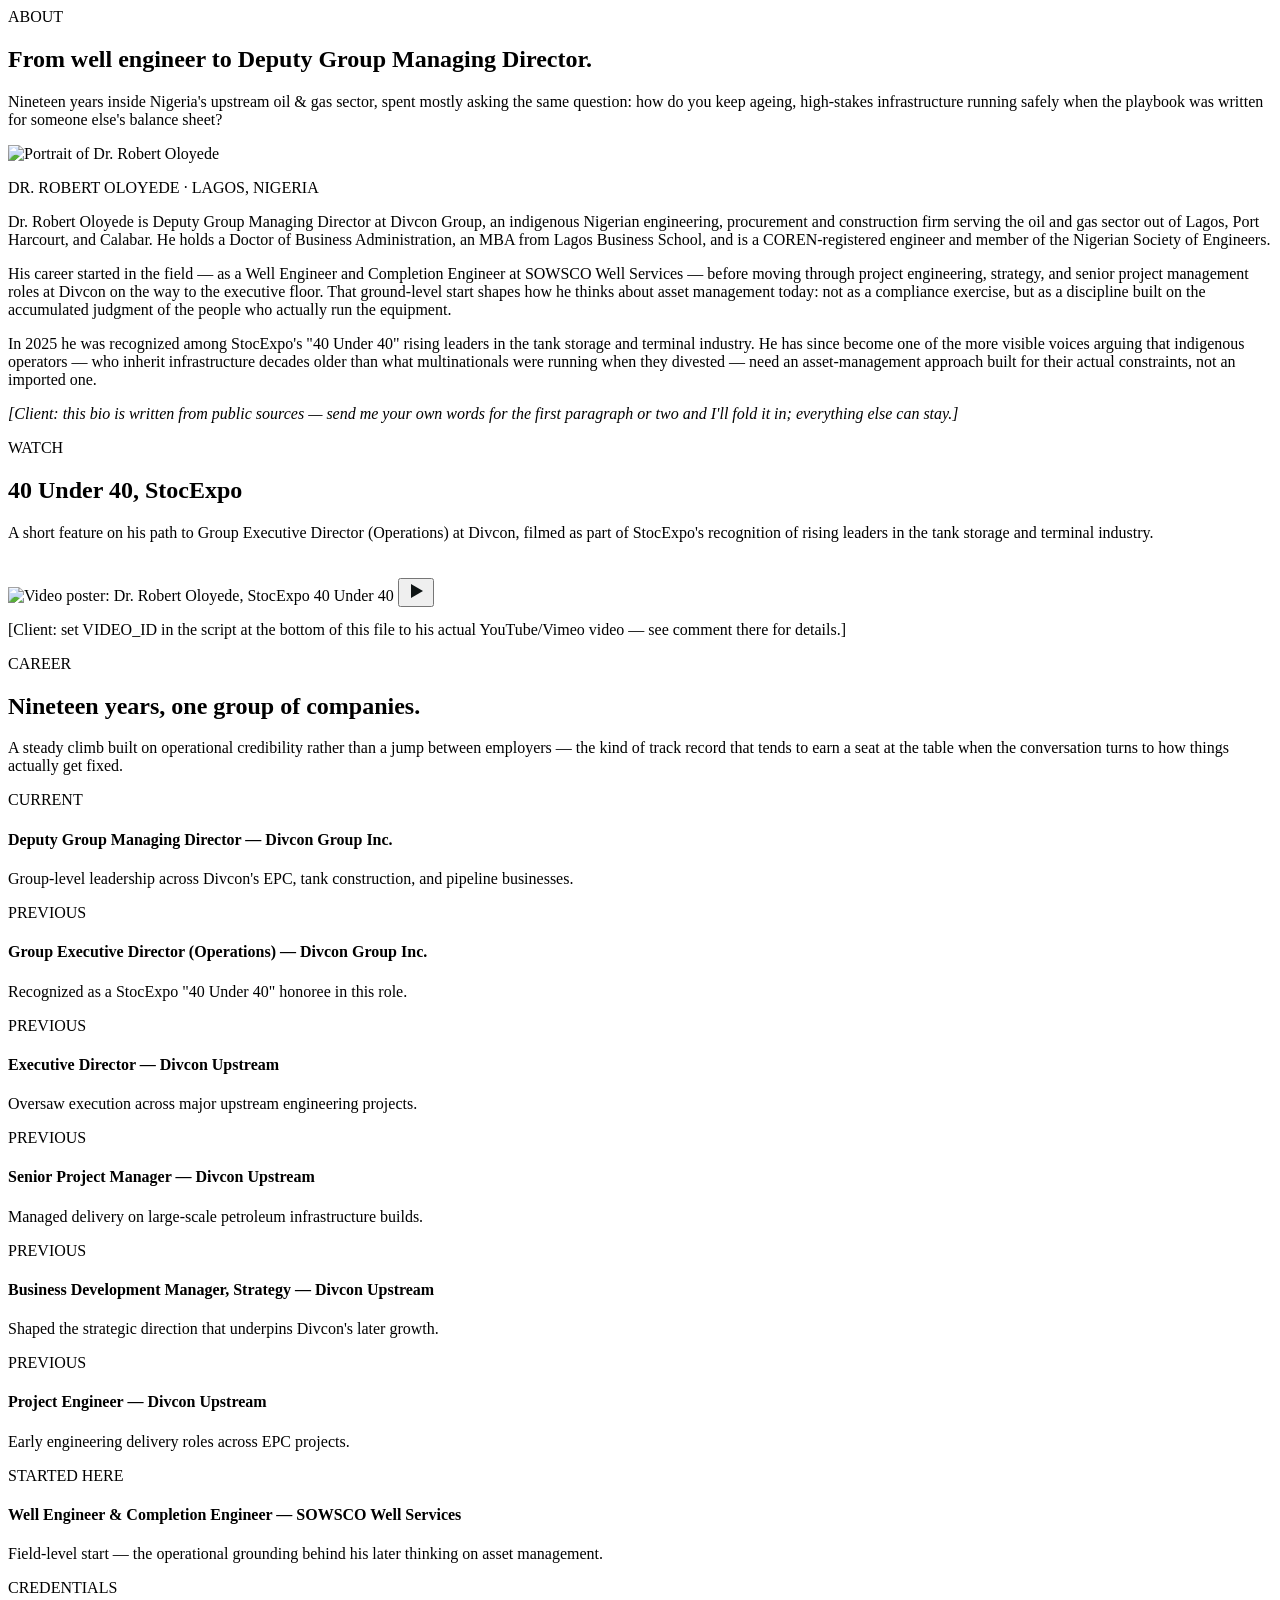
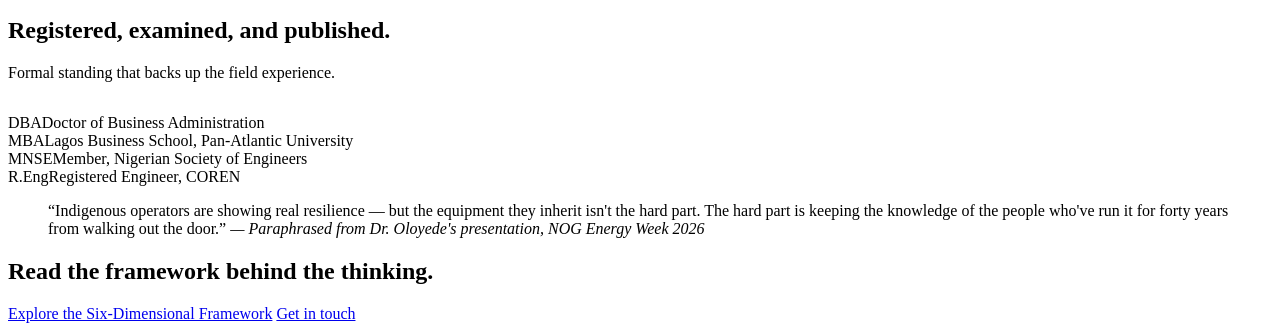
==== about.html @ 27abdbec "added about, contact, experience, framework, and speaking pages" ====
<!DOCTYPE html>
<html lang="en">
<head>
<meta charset="UTF-8" />
<meta name="viewport" content="width=device-width, initial-scale=1.0" />
<title>About — Dr. Robert Oloyede</title>
<meta name="description" content="Dr. Robert Oloyede, DBA — from well engineer to Deputy Group Managing Director at Divcon Group. His background, credentials, and career in physical asset management." />

<link rel="preconnect" href="https://fonts.googleapis.com">
<link rel="preconnect" href="https://fonts.gstatic.com" crossorigin>
<link href="https://fonts.googleapis.com/css2?family=Fraunces:opsz,wght@9..144,400;9..144,500;9..144,600;9..144,700&family=Inter:wght@400;500;600&family=IBM+Plex+Mono:wght@400;500;600&display=swap" rel="stylesheet">
<link rel="stylesheet" href="assets/css/style.css">
</head>
<body>

<site-header page="about"></site-header>

<main id="top">

  <!-- PAGE HEADER -->
  <section class="page-header">
    <div class="wrap page-header-grid">
      <div>
        <div class="eyebrow-line"><span class="rule"></span><span class="mono">ABOUT</span></div>
        <h1>From well engineer to Deputy Group Managing Director.</h1>
        <p class="lede">Nineteen years inside Nigeria's upstream oil &amp; gas sector, spent mostly asking the same question: how do you keep ageing, high-stakes infrastructure running safely when the playbook was written for someone else's balance sheet?</p>
      </div>
      <div id="about-canvas-wrap" class="page-header-canvas"></div>
    </div>
  </section>

  <!-- BIO + PORTRAIT -->
  <section class="section">
    <div class="wrap bio-grid">
      <div>
        <!-- Client: replace with a real professional headshot, ideally the same one used on LinkedIn -->
        <div class="portrait-frame">
          <img src="https://images.unsplash.com/photo-1560250097-0b93528c311a?q=80&w=1000&auto=format&fit=crop" alt="Portrait of Dr. Robert Oloyede" />
        </div>
        <p class="portrait-caption">DR. ROBERT OLOYEDE · LAGOS, NIGERIA</p>
      </div>

      <div class="bio-copy">
        <p>Dr. Robert Oloyede is Deputy Group Managing Director at Divcon Group, an indigenous Nigerian engineering, procurement and construction firm serving the oil and gas sector out of Lagos, Port Harcourt, and Calabar. He holds a Doctor of Business Administration, an MBA from Lagos Business School, and is a COREN-registered engineer and member of the Nigerian Society of Engineers.</p>
        <p>His career started in the field — as a Well Engineer and Completion Engineer at SOWSCO Well Services — before moving through project engineering, strategy, and senior project management roles at Divcon on the way to the executive floor. That ground-level start shapes how he thinks about asset management today: not as a compliance exercise, but as a discipline built on the accumulated judgment of the people who actually run the equipment.</p>
        <p>In 2025 he was recognized among StocExpo's "40 Under 40" rising leaders in the tank storage and terminal industry. He has since become one of the more visible voices arguing that indigenous operators — who inherit infrastructure decades older than what multinationals were running when they divested — need an asset-management approach built for their actual constraints, not an imported one.</p>
        <p><em>[Client: this bio is written from public sources — send me your own words for the first paragraph or two and I'll fold it in; everything else can stay.]</em></p>
      </div>
    </div>
  </section>

  <!-- EMBEDDED VIDEO -->
  <section class="section section-paper">
    <div class="wrap">
      <div class="section-head" style="margin-bottom:36px;">
        <div>
          <span class="tag">WATCH</span>
          <h2>40 Under 40, StocExpo</h2>
        </div>
        <p>A short feature on his path to Group Executive Director (Operations) at Divcon, filmed as part of StocExpo's recognition of rising leaders in the tank storage and terminal industry.</p>
      </div>

      <div class="video-panel" id="about-video-panel">
        <img id="about-video-poster" src="https://images.unsplash.com/photo-1497366216548-37526070297c?q=80&w=1200&auto=format&fit=crop" alt="Video poster: Dr. Robert Oloyede, StocExpo 40 Under 40" />
        <button class="play-btn" id="about-video-play" aria-label="Play video">
          <svg width="20" height="20" viewBox="0 0 20 20" fill="none"><path d="M5 3L17 10L5 17V3Z" fill="#0E1414"/></svg>
        </button>
      </div>
      <p class="portrait-caption" style="margin-top:14px;">
        [Client: set VIDEO_ID in the script at the bottom of this file to his actual YouTube/Vimeo video — see comment there for details.]
      </p>
    </div>
  </section>

  <!-- CAREER TIMELINE -->
  <section class="section">
    <div class="wrap">
      <div class="section-head">
        <div><span class="tag">CAREER</span><h2>Nineteen years, one group of companies.</h2></div>
        <p>A steady climb built on operational credibility rather than a jump between employers — the kind of track record that tends to earn a seat at the table when the conversation turns to how things actually get fixed.</p>
      </div>

      <div class="timeline">
        <div class="timeline-item">
          <span class="year">CURRENT</span>
          <h4>Deputy Group Managing Director — Divcon Group Inc.</h4>
          <p>Group-level leadership across Divcon's EPC, tank construction, and pipeline businesses.</p>
        </div>
        <div class="timeline-item">
          <span class="year">PREVIOUS</span>
          <h4>Group Executive Director (Operations) — Divcon Group Inc.</h4>
          <p>Recognized as a StocExpo "40 Under 40" honoree in this role.</p>
        </div>
        <div class="timeline-item">
          <span class="year">PREVIOUS</span>
          <h4>Executive Director — Divcon Upstream</h4>
          <p>Oversaw execution across major upstream engineering projects.</p>
        </div>
        <div class="timeline-item">
          <span class="year">PREVIOUS</span>
          <h4>Senior Project Manager — Divcon Upstream</h4>
          <p>Managed delivery on large-scale petroleum infrastructure builds.</p>
        </div>
        <div class="timeline-item">
          <span class="year">PREVIOUS</span>
          <h4>Business Development Manager, Strategy — Divcon Upstream</h4>
          <p>Shaped the strategic direction that underpins Divcon's later growth.</p>
        </div>
        <div class="timeline-item">
          <span class="year">PREVIOUS</span>
          <h4>Project Engineer — Divcon Upstream</h4>
          <p>Early engineering delivery roles across EPC projects.</p>
        </div>
        <div class="timeline-item">
          <span class="year">STARTED HERE</span>
          <h4>Well Engineer &amp; Completion Engineer — SOWSCO Well Services</h4>
          <p>Field-level start — the operational grounding behind his later thinking on asset management.</p>
        </div>
      </div>
    </div>
  </section>

  <!-- CREDENTIALS -->
  <section class="section section-paper">
    <div class="wrap">
      <div class="section-head" style="margin-bottom:32px;">
        <div><span class="tag">CREDENTIALS</span><h2>Registered, examined, and published.</h2></div>
        <p>Formal standing that backs up the field experience.</p>
      </div>
      <div class="credentials-grid">
        <div class="credential"><span class="code mono">DBA</span><span class="label">Doctor of Business Administration</span></div>
        <div class="credential"><span class="code mono">MBA</span><span class="label">Lagos Business School, Pan-Atlantic University</span></div>
        <div class="credential"><span class="code mono">MNSE</span><span class="label">Member, Nigerian Society of Engineers</span></div>
        <div class="credential"><span class="code mono">R.Eng</span><span class="label">Registered Engineer, COREN</span></div>
      </div>
    </div>
  </section>

  <!-- PULL QUOTE -->
  <section class="section">
    <div class="wrap">
      <blockquote class="pull-quote">
        “Indigenous operators are showing real resilience — but the equipment they inherit isn't the hard part. The hard part is keeping the knowledge of the people who've run it for forty years from walking out the door.”
        <cite>— Paraphrased from Dr. Oloyede's presentation, NOG Energy Week 2026</cite>
      </blockquote>
    </div>
  </section>

  <!-- CLOSING CTA -->
  <section class="closing">
    <div class="wrap">
      <h2>Read the framework behind the thinking.</h2>
      <div class="cta-row">
        <a class="btn btn-primary" href="framework.html">Explore the Six-Dimensional Framework</a>
        <a class="btn btn-ghost" href="contact.html">Get in touch</a>
      </div>
    </div>
  </section>

</main>

<site-footer></site-footer>
<script src="assets/js/nav.js" defer></script>

<!-- ============ 3D floating instrument icon (shared module) ============ -->
<script type="importmap">
{
  "imports": {
    "three": "https://unpkg.com/three@0.160.0/build/three.module.js"
  }
}
</script>
<script type="module">
import { mountInstruments } from "./assets/js/instruments.js";

// A single, calmer seal icon for the page header — no mouse parallax on inner pages.
mountInstruments("about-canvas-wrap", {
  parallax: false,
  objects: [
    { type: "seal", position: [0, 0, 0], scale: 1.15, speed: 0.4, amp: 0.12, rotSpeed: 0.08 },
  ],
});
</script>

<!-- ============ Video embed: click-to-load (no iframe cost until played) ============ -->
<script>
  // Client: set this to the real YouTube or Vimeo video ID once you have a rights-cleared source.
  // YouTube example: "dQw4w9WgXcQ" (from youtube.com/watch?v=dQw4w9WgXcQ)
  // Vimeo: change the iframe src below to https://player.vimeo.com/video/VIMEO_ID
  const VIDEO_ID = "REPLACE_WITH_VIDEO_ID";

  const playBtn = document.getElementById("about-video-play");
  const panel = document.getElementById("about-video-panel");
  const poster = document.getElementById("about-video-poster");

  playBtn.addEventListener("click", () => {
    const iframe = document.createElement("iframe");
    iframe.src = `https://www.youtube-nocookie.com/embed/${VIDEO_ID}?autoplay=1&rel=0`;
    iframe.title = "Dr. Robert Oloyede — StocExpo 40 Under 40";
    iframe.allow = "accelerometer; autoplay; clipboard-write; encrypted-media; gyroscope; picture-in-picture";
    iframe.allowFullscreen = true;
    poster.remove();
    playBtn.remove();
    panel.appendChild(iframe);
  });
</script>

</body>
</html>
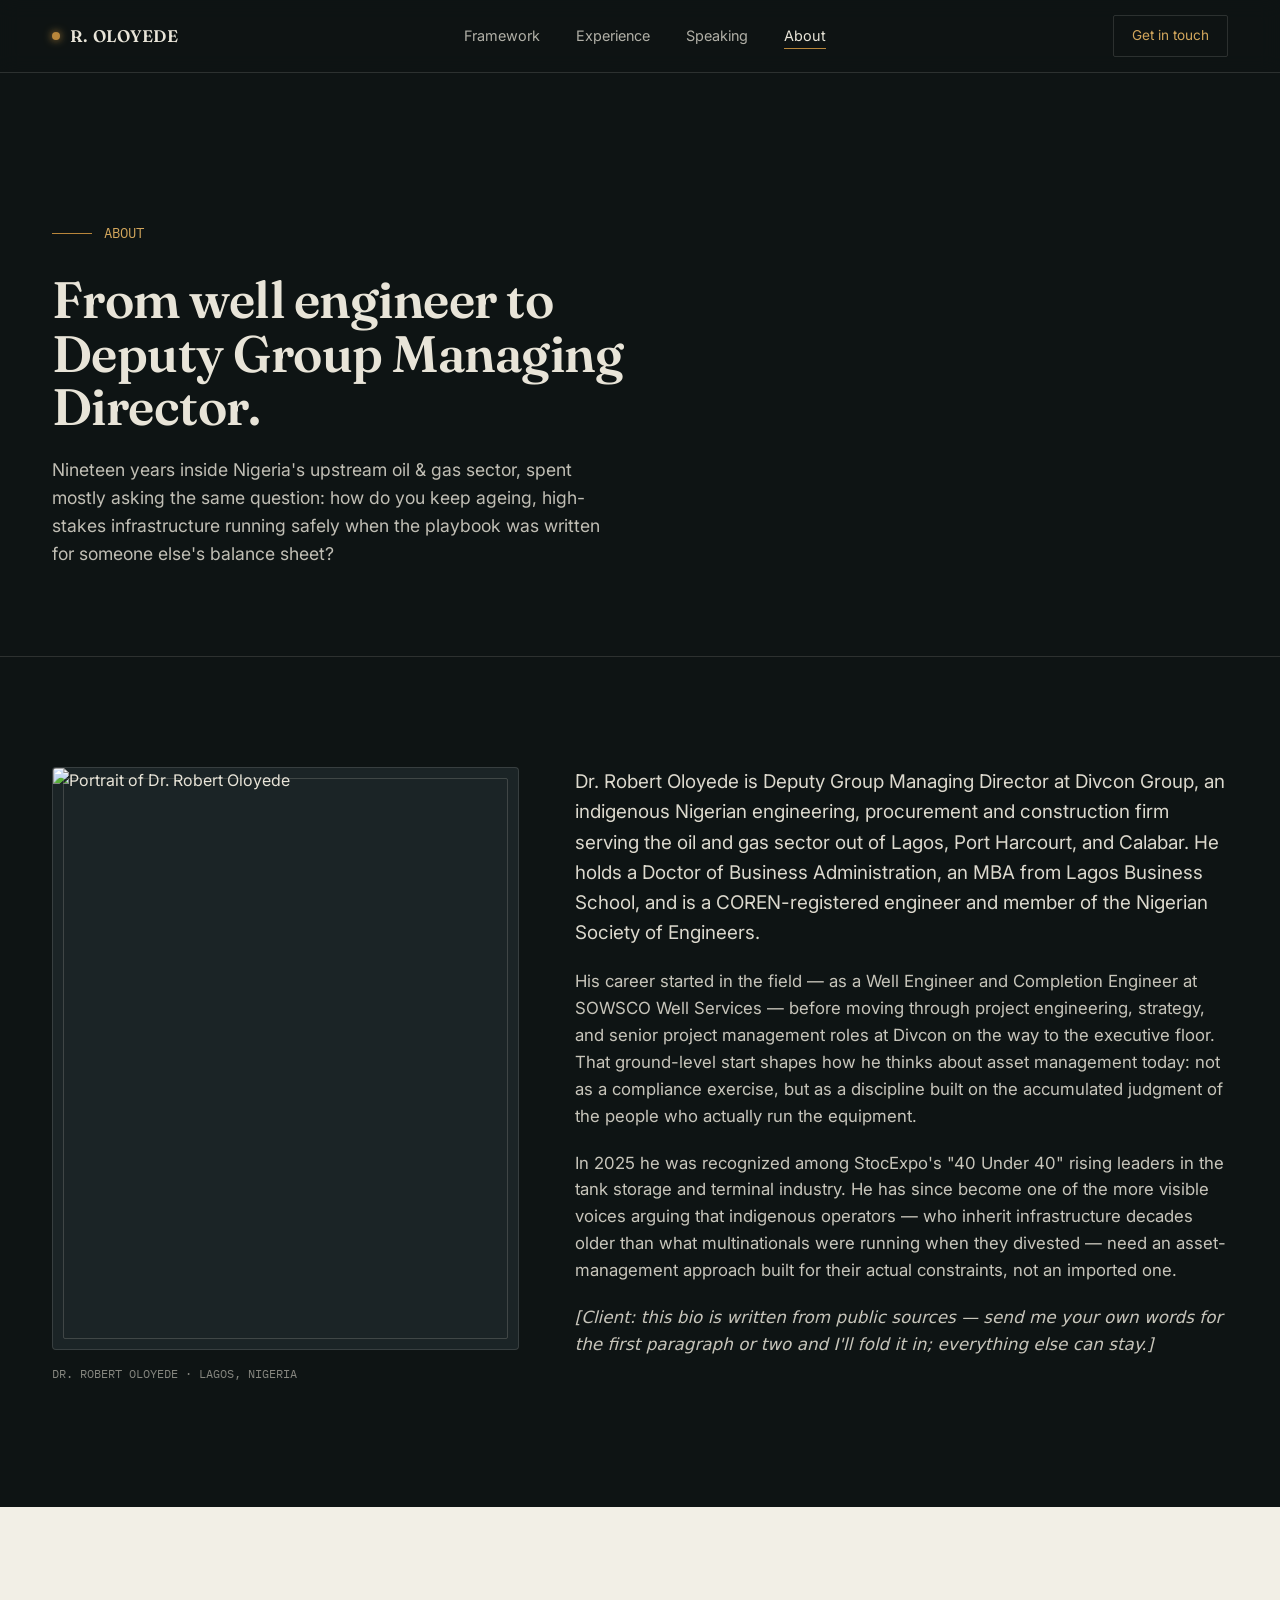
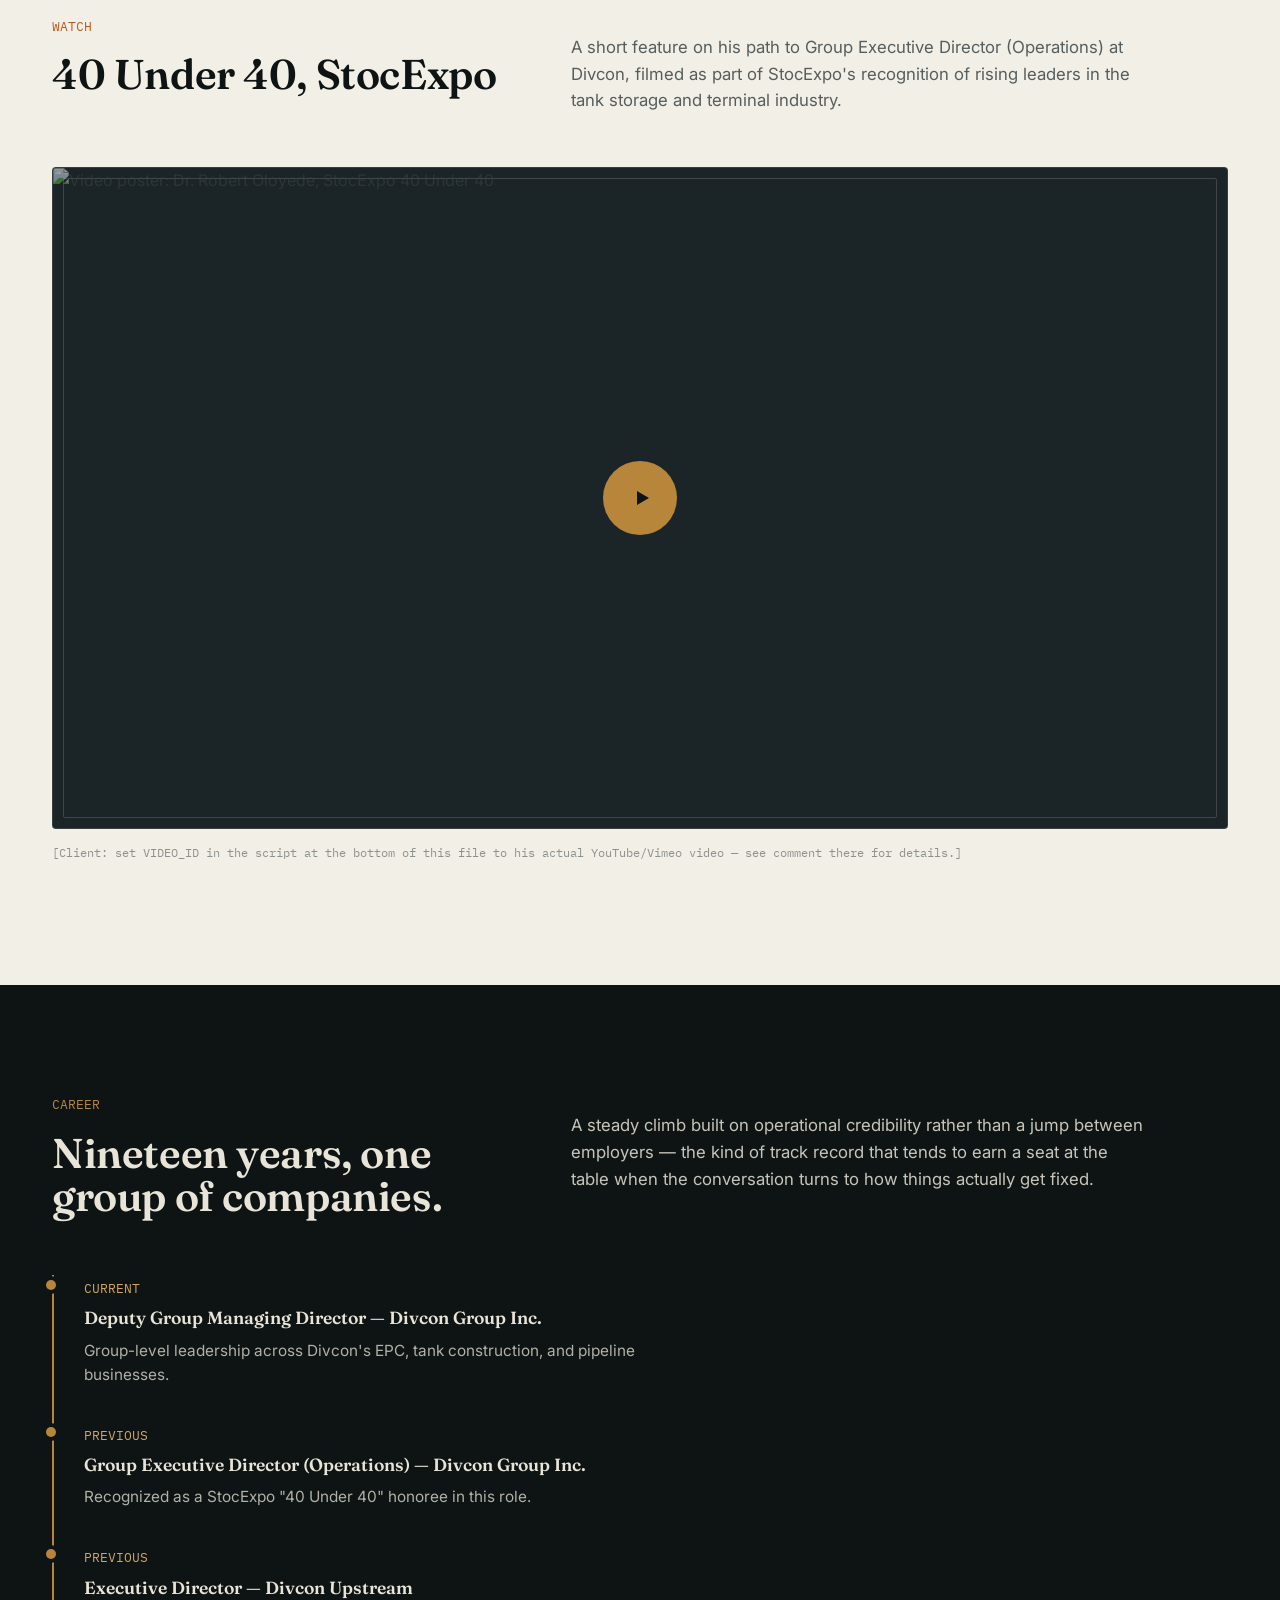
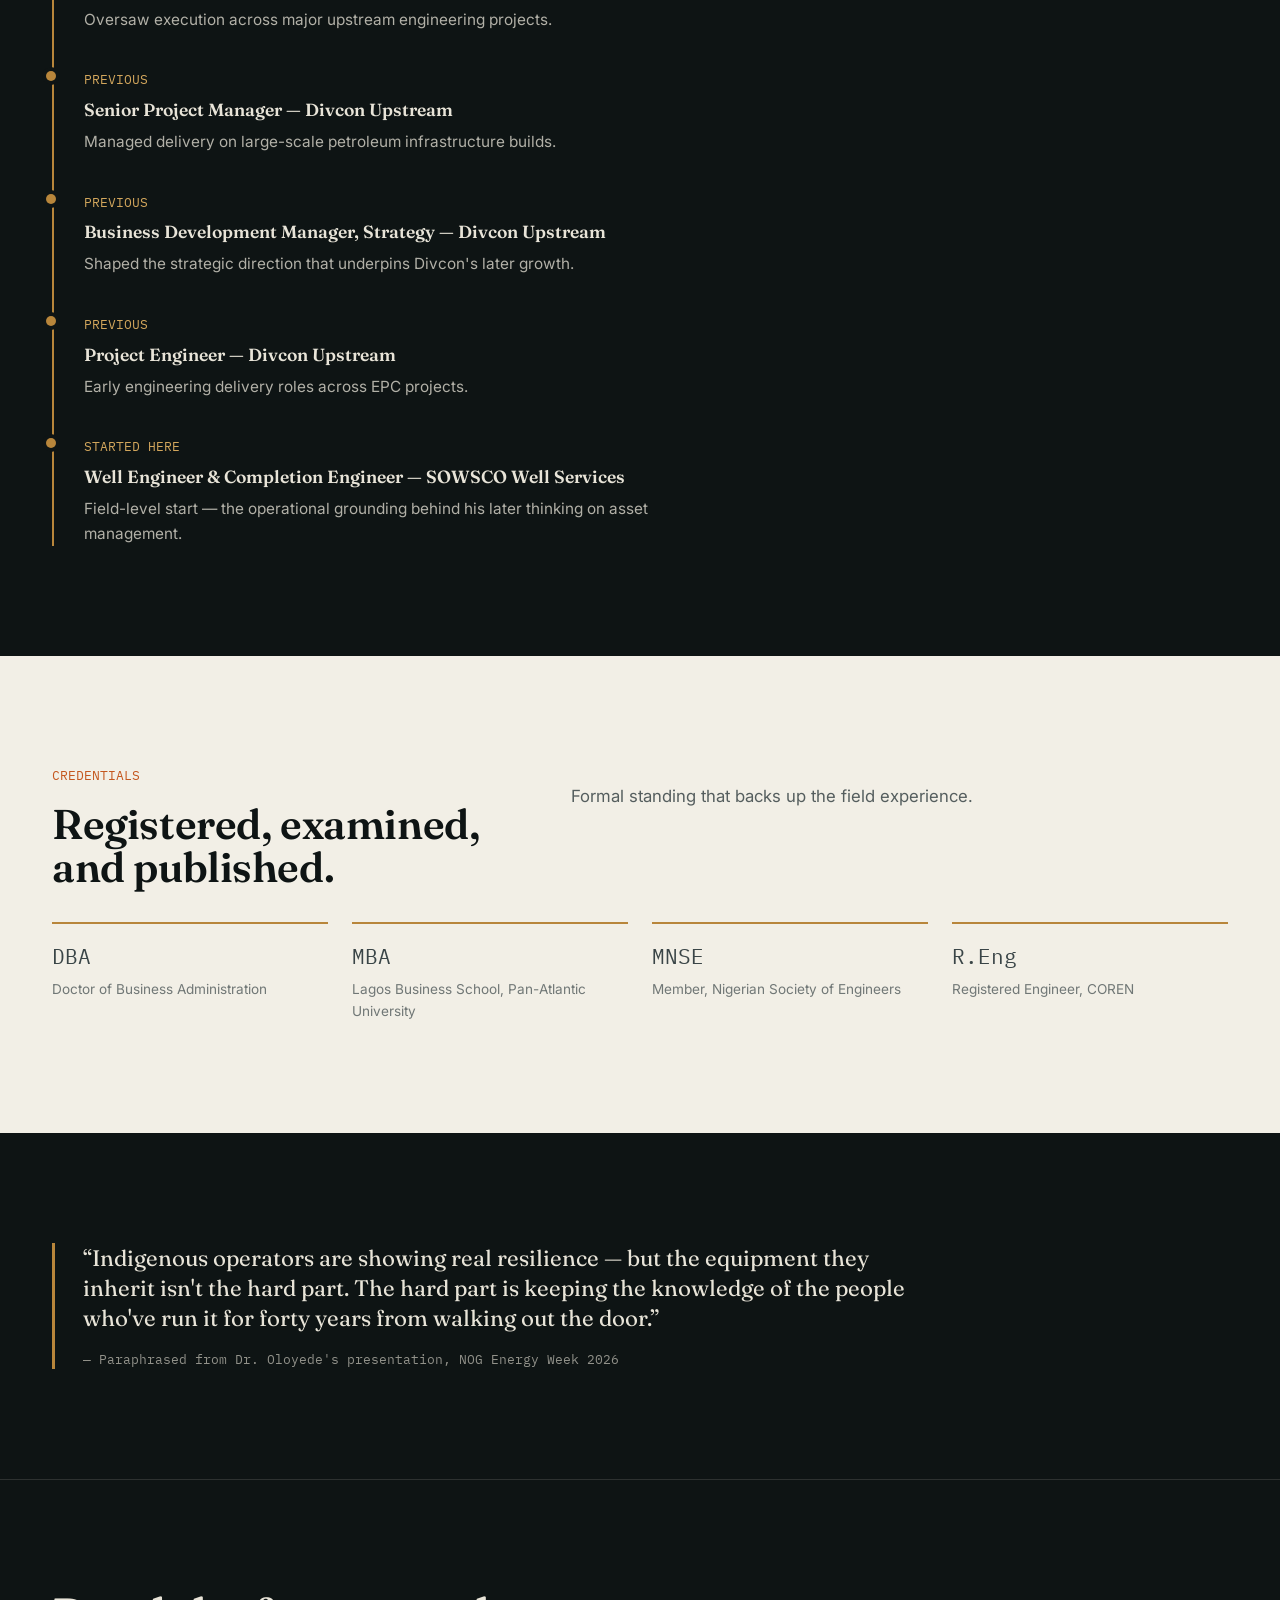
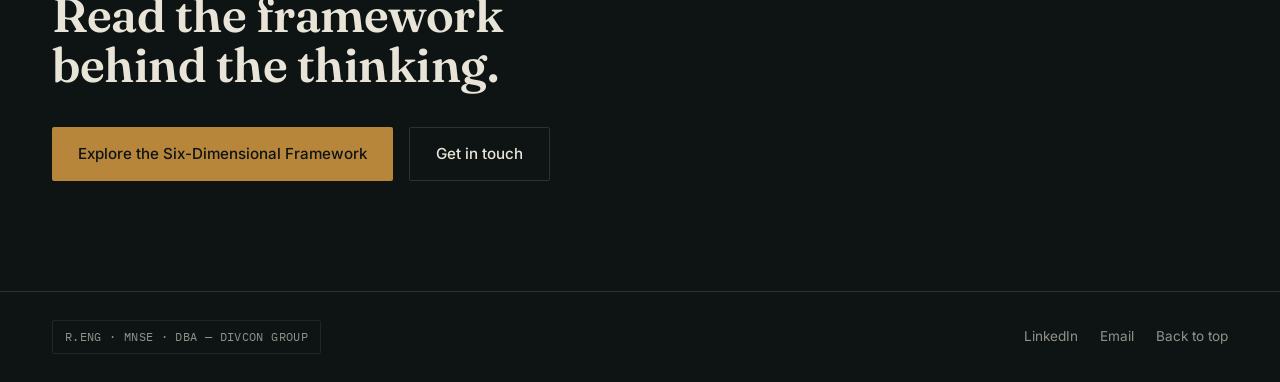
==== commit 2f984e3f: "Replaced the portrait on about page" ====
--- a/about.html
+++ b/about.html
@@ -6,6 +6,21 @@
 <title>About — Dr. Robert Oloyede</title>
 <meta name="description" content="Dr. Robert Oloyede, DBA — from well engineer to Deputy Group Managing Director at Divcon Group. His background, credentials, and career in physical asset management." />
 
+<!-- Canonical + Open Graph / Twitter — update BASE_URL sitewide by find-replacing "https://robertoloyede.com" -->
+<link rel="canonical" href="https://robertoloyede.com/about.html" />
+<meta property="og:type" content="website" />
+<meta property="og:site_name" content="Dr. Robert Oloyede" />
+<meta property="og:title" content="About — Dr. Robert Oloyede" />
+<meta property="og:description" content="Dr. Robert Oloyede, DBA — from well engineer to Deputy Group Managing Director at Divcon Group. His background, credentials, and career in physical asset management." />
+<meta property="og:url" content="https://robertoloyede.com/about.html" />
+<meta property="og:image" content="https://robertoloyede.com/assets/og/og-image.png" />
+<meta property="og:image:width" content="1200" />
+<meta property="og:image:height" content="630" />
+<meta name="twitter:card" content="summary_large_image" />
+<meta name="twitter:title" content="About — Dr. Robert Oloyede" />
+<meta name="twitter:description" content="Dr. Robert Oloyede, DBA — from well engineer to Deputy Group Managing Director at Divcon Group. His background, credentials, and career in physical asset management." />
+<meta name="twitter:image" content="https://robertoloyede.com/assets/og/og-image.png" />
+
 <link rel="preconnect" href="https://fonts.googleapis.com">
 <link rel="preconnect" href="https://fonts.gstatic.com" crossorigin>
 <link href="https://fonts.googleapis.com/css2?family=Fraunces:opsz,wght@9..144,400;9..144,500;9..144,600;9..144,700&family=Inter:wght@400;500;600&family=IBM+Plex+Mono:wght@400;500;600&display=swap" rel="stylesheet">
@@ -33,10 +48,9 @@
   <section class="section">
     <div class="wrap bio-grid">
       <div>
-        <!-- Client: replace with a real professional headshot, ideally the same one used on LinkedIn -->
         <div class="portrait-frame">
-          <img src="https://images.unsplash.com/photo-1560250097-0b93528c311a?q=80&w=1000&auto=format&fit=crop" alt="Portrait of Dr. Robert Oloyede" />
-        </div>
+        <img src="assets/img/olutayo-oloyede.webp" alt="Portrait of Dr. Robert Oloyede" />
+      </div>
         <p class="portrait-caption">DR. ROBERT OLOYEDE · LAGOS, NIGERIA</p>
       </div>
 
--- a/assets/css/style.css
+++ b/assets/css/style.css
@@ -0,0 +1,275 @@
+/* ==========================================================================
+   Dr. Robert Oloyede — shared design system
+   Tokens, typography, header/footer, and reusable section patterns.
+   Every page loads this ONE file — edit here, it updates everywhere.
+   ========================================================================== */
+
+:root{
+  --ink:#0E1414;
+  --steel:#1B2426;
+  --steel-2:#232F31;
+  --paper:#F2EFE6;
+  --brass:#B8863B;
+  --brass-light:#D2A65C;
+  --rust:#C4571E;
+  --gauge-white:#E8E4D8;
+  --graphite:#3A4547;
+  --hairline: rgba(232,228,216,0.14);
+  --hairline-paper: rgba(58,69,71,0.16);
+  --max: 1240px;
+}
+
+*{ box-sizing:border-box; }
+html{ scroll-behavior:smooth; }
+body{
+  margin:0;
+  background:var(--ink);
+  color:var(--gauge-white);
+  font-family:'Inter', system-ui, sans-serif;
+  font-size:16px;
+  line-height:1.6;
+  -webkit-font-smoothing:antialiased;
+}
+h1,h2,h3{
+  font-family:'Fraunces', serif;
+  font-weight:600;
+  line-height:1.05;
+  letter-spacing:-0.01em;
+  margin:0;
+}
+.mono{ font-family:'IBM Plex Mono', monospace; }
+a{ color:inherit; }
+img{ max-width:100%; display:block; }
+.wrap{ max-width:var(--max); margin:0 auto; padding:0 32px; }
+@media (max-width:640px){ .wrap{ padding:0 20px; } }
+
+/* ---------- Header (rendered by <site-header>) ---------- */
+header.site-header{
+  position:sticky; top:0; z-index:50;
+  background:rgba(14,20,20,0.86);
+  backdrop-filter: blur(10px);
+  border-bottom:1px solid var(--hairline);
+}
+.nav-inner{ display:flex; align-items:center; justify-content:space-between; height:72px; }
+.brandmark{
+  font-family:'Fraunces', serif; font-weight:600; font-size:1.05rem; letter-spacing:0.01em;
+  display:flex; align-items:center; gap:10px; text-decoration:none;
+}
+.brandmark .dot{
+  width:8px; height:8px; border-radius:50%; background:var(--brass);
+  box-shadow:0 0 8px var(--brass); display:inline-block;
+}
+nav ul{ list-style:none; display:flex; gap:36px; margin:0; padding:0; }
+nav a{ text-decoration:none; font-size:0.9rem; color:var(--gauge-white); opacity:0.75; transition:opacity .2s ease; }
+nav a:hover{ opacity:1; }
+nav a[aria-current="page"]{ opacity:1; border-bottom:1px solid var(--brass); padding-bottom:4px; }
+.nav-cta{
+  border:1px solid var(--brass); color:var(--brass-light) !important; opacity:1 !important;
+  padding:9px 18px; border-radius:2px; font-size:0.85rem !important;
+  transition:background .2s ease, color .2s ease; text-decoration:none;
+}
+.nav-cta:hover{ background:var(--brass); color:var(--ink) !important; }
+
+.nav-toggle{
+  display:none; background:none; border:1px solid var(--hairline); color:var(--gauge-white);
+  width:40px; height:40px; border-radius:2px; font-size:1.1rem; cursor:pointer;
+  align-items:center; justify-content:center;
+}
+.mobile-menu{
+  display:none;
+  flex-direction:column;
+  border-top:1px solid var(--hairline);
+  background:var(--ink);
+}
+.mobile-menu.open{ display:flex; }
+.mobile-menu a{
+  text-decoration:none; color:var(--gauge-white); opacity:0.85;
+  padding:16px 32px; border-bottom:1px solid var(--hairline); font-size:0.95rem;
+}
+.mobile-menu a[aria-current="page"]{ color:var(--brass-light); opacity:1; }
+
+@media (max-width:860px){
+  nav ul{ display:none; }
+  .nav-toggle{ display:flex; }
+}
+
+/* ---------- Buttons ---------- */
+.btn{
+  display:inline-flex; align-items:center; gap:10px; padding:14px 26px; border-radius:2px;
+  font-size:0.95rem; text-decoration:none; font-weight:500;
+  transition:transform .18s ease, background .18s ease, border-color .18s ease;
+}
+.btn:hover{ transform:translateY(-1px); }
+.btn-primary{ background:var(--brass); color:var(--ink); }
+.btn-primary:hover{ background:var(--brass-light); }
+.btn-ghost{ border:1px solid var(--hairline); color:var(--gauge-white); }
+.btn-ghost:hover{ border-color:var(--brass); }
+.cta-row{ display:flex; gap:16px; margin-top:42px; flex-wrap:wrap; }
+
+.link-underline{
+  display:inline-flex; align-items:center; gap:8px; margin-top:36px; font-weight:500;
+  text-decoration:none; border-bottom:1px solid currentColor; padding-bottom:2px;
+}
+
+.eyebrow-line{ display:flex; align-items:center; gap:12px; margin-bottom:28px; }
+.eyebrow-line .rule{ width:40px; height:1px; background:var(--brass); }
+.eyebrow-line span.mono{ font-size:0.85rem; color:var(--brass-light); }
+
+/* ---------- Page header block (non-home pages) ---------- */
+.page-header{ padding:150px 0 70px; border-bottom:1px solid var(--hairline); }
+.page-header h1{ font-size:clamp(2.2rem,4.4vw,3.2rem); max-width:18ch; }
+.page-header p.lede{ margin-top:22px; font-size:1.1rem; max-width:52ch; opacity:0.82; }
+.page-header-grid{
+  display:grid; grid-template-columns: 7fr 5fr; gap:40px; align-items:center;
+}
+@media (max-width:900px){ .page-header-grid{ grid-template-columns:1fr; } }
+.page-header-canvas{ height:220px; }
+@media (max-width:900px){ .page-header-canvas{ height:160px; } }
+
+/* ---------- Sections ---------- */
+.section{ padding:110px 0; }
+.section-paper{ background:var(--paper); color:var(--graphite); }
+.section-paper h2, .section-paper h3, .section-paper h1{ color:var(--ink); }
+.section-head{ display:grid; grid-template-columns: 5fr 7fr; gap:50px; margin-bottom:56px; }
+@media (max-width:860px){ .section-head{ grid-template-columns:1fr; gap:24px; } }
+.section-head h2{ font-size:clamp(1.9rem, 3.4vw, 2.6rem); }
+.section-head .tag{ font-family:'IBM Plex Mono', monospace; font-size:0.8rem; color:var(--brass); display:block; margin-bottom:16px; }
+.section-paper .tag{ color:var(--rust); }
+.section-head p{ font-size:1.05rem; opacity:0.85; max-width:52ch; }
+
+/* ---------- Strip ---------- */
+.strip{ border-top:1px solid var(--hairline); border-bottom:1px solid var(--hairline); padding:26px 0; }
+.strip-inner{
+  display:flex; align-items:center; justify-content:space-between; flex-wrap:wrap; gap:18px;
+  font-family:'IBM Plex Mono', monospace; font-size:0.78rem; letter-spacing:0.02em;
+  color:var(--gauge-white); opacity:0.55;
+}
+
+/* ---------- Dimension / numbered rows (Framework page + teaser) ---------- */
+.dim-list{ display:flex; flex-direction:column; border-top:1px solid var(--hairline-paper); }
+.dim-row{ display:grid; grid-template-columns: 60px 1fr; gap:24px; padding:26px 0; border-bottom:1px solid var(--hairline-paper); align-items:baseline; }
+.dim-row .num{ font-family:'IBM Plex Mono', monospace; color:var(--brass); font-size:1rem; }
+.dim-row h4{ font-family:'Fraunces', serif; font-weight:600; font-size:1.15rem; margin:0 0 6px; color:var(--ink); }
+.dim-row p{ margin:0; opacity:0.78; max-width:60ch; }
+
+/* ---------- Stat band ---------- */
+.stat-band{ background:var(--steel); padding:80px 0; }
+.stat-grid{ display:grid; grid-template-columns:repeat(3, 1fr); gap:40px; }
+@media (max-width:760px){ .stat-grid{ grid-template-columns:1fr; gap:36px; } }
+.stat{ border-top:2px solid var(--brass); padding-top:20px; }
+.stat .num{ font-family:'IBM Plex Mono', monospace; font-size:2.6rem; color:var(--gauge-white); display:block; }
+.stat .cap{ margin-top:10px; font-size:0.92rem; opacity:0.66; max-width:32ch; }
+
+/* ---------- Video panel ---------- */
+.video-section .wrap{ display:grid; grid-template-columns: 5fr 7fr; gap:56px; align-items:center; }
+@media (max-width:900px){ .video-section .wrap{ grid-template-columns:1fr; } }
+.video-panel{
+  position:relative; border-radius:4px; overflow:hidden; border:1px solid var(--hairline);
+  background:var(--steel); aspect-ratio:16/9;
+}
+.video-panel::before{
+  content:""; position:absolute; inset:10px; border:1px solid rgba(232,228,216,0.18);
+  pointer-events:none; border-radius:2px;
+}
+.video-panel img{ width:100%; height:100%; object-fit:cover; opacity:0.55; }
+.video-panel iframe{ width:100%; height:100%; border:0; position:relative; z-index:1; }
+.play-btn{
+  position:absolute; top:50%; left:50%; transform:translate(-50%,-50%);
+  width:74px; height:74px; border-radius:50%; background:var(--brass);
+  display:flex; align-items:center; justify-content:center; cursor:pointer; border:none;
+}
+.play-btn svg{ margin-left:4px; }
+.video-copy .tag{ color:var(--brass); font-family:'IBM Plex Mono', monospace; font-size:0.8rem; }
+.video-copy h2{ margin-top:16px; font-size:clamp(1.8rem,3vw,2.3rem); max-width:14ch; }
+.video-copy p{ margin-top:18px; opacity:0.8; max-width:48ch; }
+
+/* ---------- Closing CTA ---------- */
+.closing{ padding:110px 0; text-align:left; border-top:1px solid var(--hairline); }
+.closing h2{ font-size:clamp(2rem,4vw,3rem); max-width:16ch; }
+.closing .cta-row{ margin-top:36px; }
+
+/* ---------- Footer (rendered by <site-footer>) ---------- */
+footer.site-footer{ border-top:1px solid var(--hairline); padding:28px 0; }
+.footer-inner{ display:flex; justify-content:space-between; align-items:center; flex-wrap:wrap; gap:14px; }
+.stamp{
+  font-family:'IBM Plex Mono', monospace; font-size:0.76rem; letter-spacing:0.03em; opacity:0.6;
+  border:1px solid var(--hairline); padding:6px 12px; border-radius:2px;
+}
+.footer-links{ display:flex; gap:22px; }
+.footer-links a{ text-decoration:none; font-size:0.85rem; opacity:0.6; }
+.footer-links a:hover{ opacity:1; }
+
+::selection{ background:var(--brass); color:var(--ink); }
+
+/* ==========================================================================
+   Reusable components — bio grid, timeline, credentials, pull-quote.
+   Used on About now; Experience/Speaking reuse the timeline + credentials.
+   ========================================================================== */
+
+/* ---------- Bio / portrait grid ---------- */
+.bio-grid{ display:grid; grid-template-columns: 5fr 7fr; gap:56px; align-items:start; }
+@media (max-width:900px){ .bio-grid{ grid-template-columns:1fr; } }
+.portrait-frame{
+  position:relative; aspect-ratio:4/5; border-radius:4px; overflow:hidden;
+  border:1px solid var(--hairline); background:var(--steel);
+}
+.portrait-frame::before{
+  content:""; position:absolute; inset:10px; border:1px solid rgba(232,228,216,0.18);
+  pointer-events:none; border-radius:2px; z-index:2;
+}
+.portrait-frame img{ width:100%; height:100%; object-fit:cover; }
+.portrait-caption{
+  margin-top:14px; font-family:'IBM Plex Mono', monospace; font-size:0.78rem; opacity:0.55;
+}
+.bio-copy p{ font-size:1.05rem; opacity:0.85; margin:0 0 20px; max-width:60ch; }
+.bio-copy p:first-of-type{ font-size:1.18rem; opacity:0.95; }
+
+/* ---------- Timeline ---------- */
+.timeline{
+  border-left:2px solid var(--brass); display:flex; flex-direction:column; gap:34px;
+  padding-left:30px; margin-top:8px;
+}
+.timeline-item{ position:relative; }
+.timeline-item::before{
+  content:""; position:absolute; left:-38px; top:5px; width:10px; height:10px; border-radius:50%;
+  background:var(--brass); box-shadow:0 0 0 4px var(--ink);
+}
+.section-paper .timeline-item::before{ box-shadow:0 0 0 4px var(--paper); }
+.timeline-item .year{ font-family:'IBM Plex Mono', monospace; font-size:0.82rem; color:var(--brass-light); }
+.section-paper .timeline-item .year{ color:var(--rust); }
+.timeline-item h4{
+  font-family:'Fraunces', serif; font-weight:600; font-size:1.1rem; margin:4px 0 6px;
+}
+.timeline-item p{ margin:0; opacity:0.75; max-width:58ch; font-size:0.96rem; }
+
+/* ---------- Credentials grid ---------- */
+.credentials-grid{ display:grid; grid-template-columns:repeat(4, 1fr); gap:24px; margin-top:8px; }
+@media (max-width:760px){ .credentials-grid{ grid-template-columns:repeat(2, 1fr); } }
+.credential{ border-top:2px solid var(--brass); padding-top:16px; }
+.credential .code{ font-family:'IBM Plex Mono', monospace; font-size:1.3rem; display:block; }
+.credential .label{ font-size:0.85rem; opacity:0.7; margin-top:6px; display:block; }
+
+/* ---------- Pull-quote ---------- */
+.pull-quote{
+  border-left:3px solid var(--brass); padding-left:28px; margin:0;
+  font-family:'Fraunces', serif; font-size:1.4rem; line-height:1.35; max-width:62ch;
+}
+.pull-quote cite{
+  display:block; margin-top:18px; font-family:'IBM Plex Mono', monospace; font-size:0.82rem;
+  opacity:0.6; font-style:normal;
+}
+
+/* ---------- Info grid (bordered card grid) — used for "7 challenges" on
+   Framework and Divcon's capabilities on Experience ---------- */
+.info-grid{
+  display:grid; grid-template-columns:repeat(3, 1fr); gap:1px;
+  background:var(--hairline); border:1px solid var(--hairline); margin-top:8px;
+}
+@media (max-width:860px){ .info-grid{ grid-template-columns:repeat(2,1fr); } }
+@media (max-width:560px){ .info-grid{ grid-template-columns:1fr; } }
+.info-card{ background:var(--ink); padding:28px 24px; display:flex; flex-direction:column; gap:10px; }
+.section-paper .info-card{ background:var(--paper); }
+.info-card .idx{ font-family:'IBM Plex Mono', monospace; font-size:0.78rem; color:var(--brass-light); }
+.section-paper .info-card .idx{ color:var(--rust); }
+.info-card h4{ font-family:'Fraunces', serif; font-size:1.05rem; font-weight:600; margin:0; }
+.info-card p{ margin:0; font-size:0.9rem; opacity:0.72; }
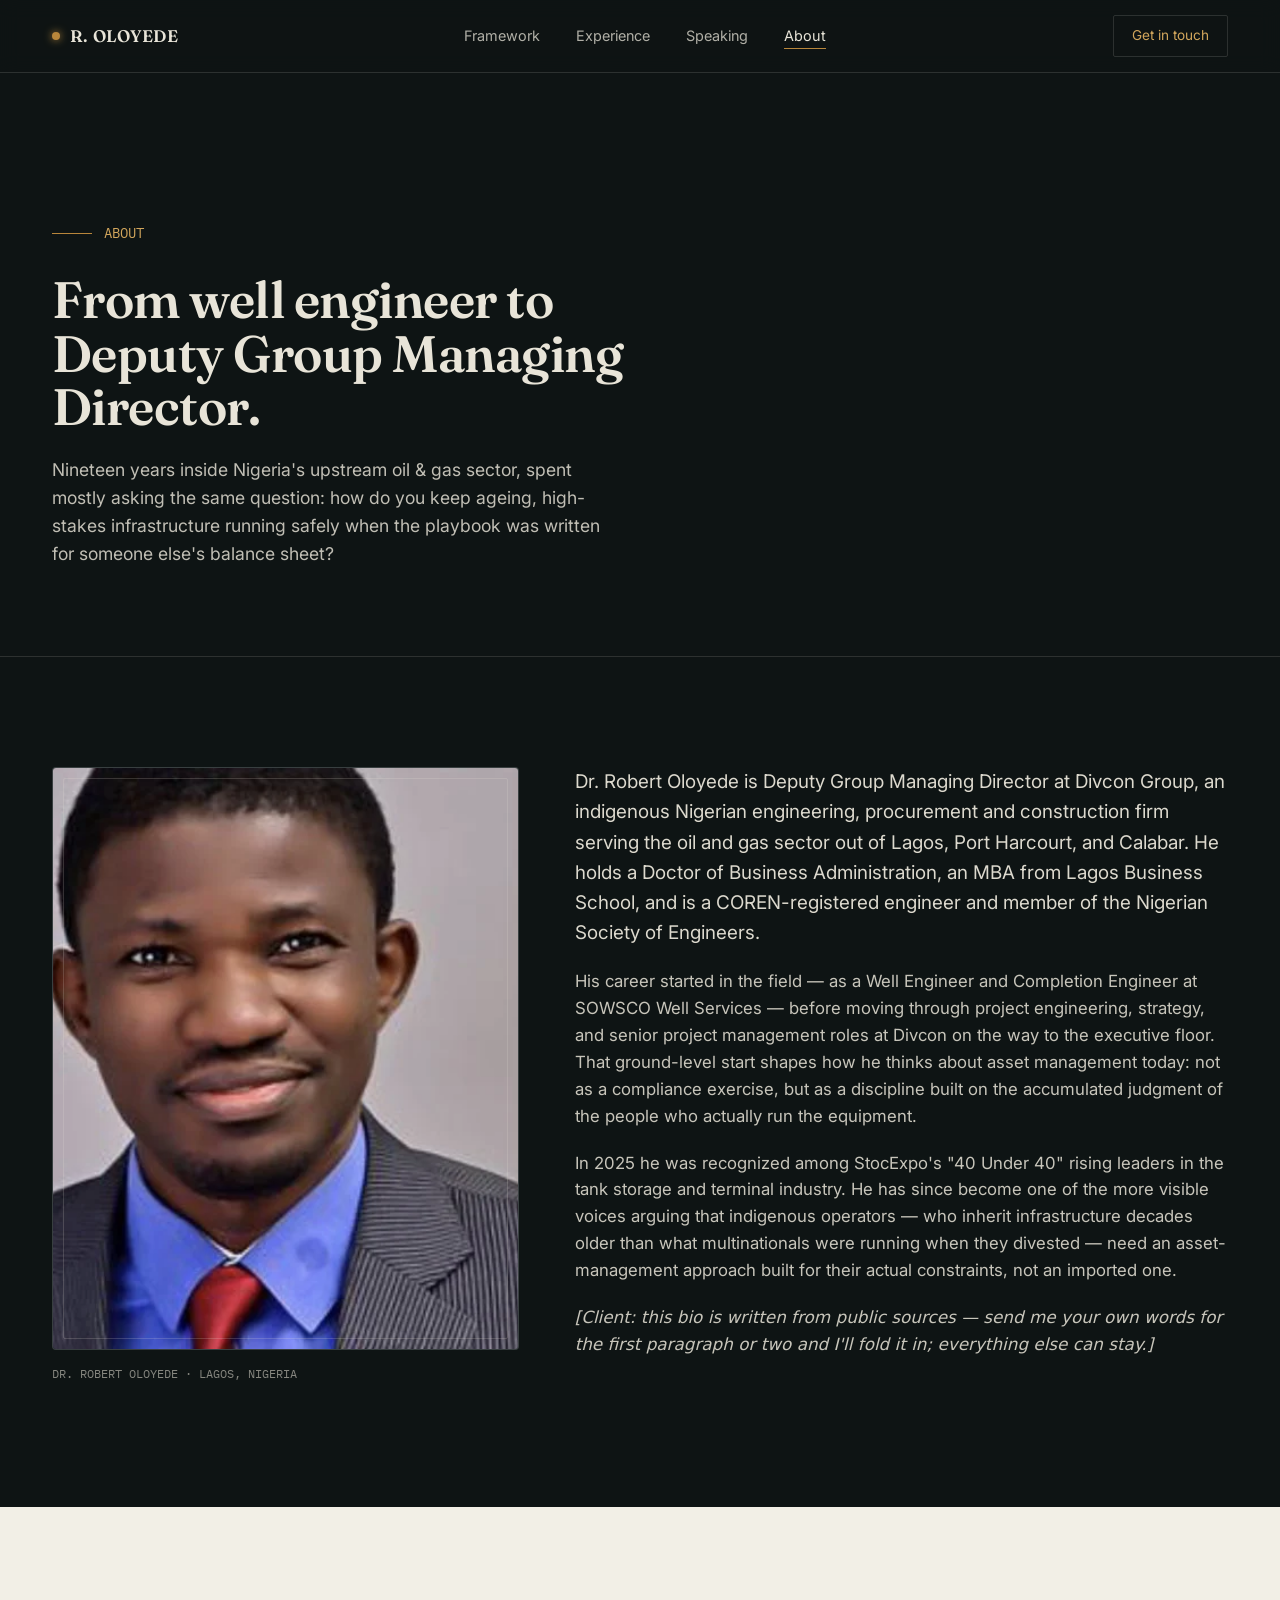
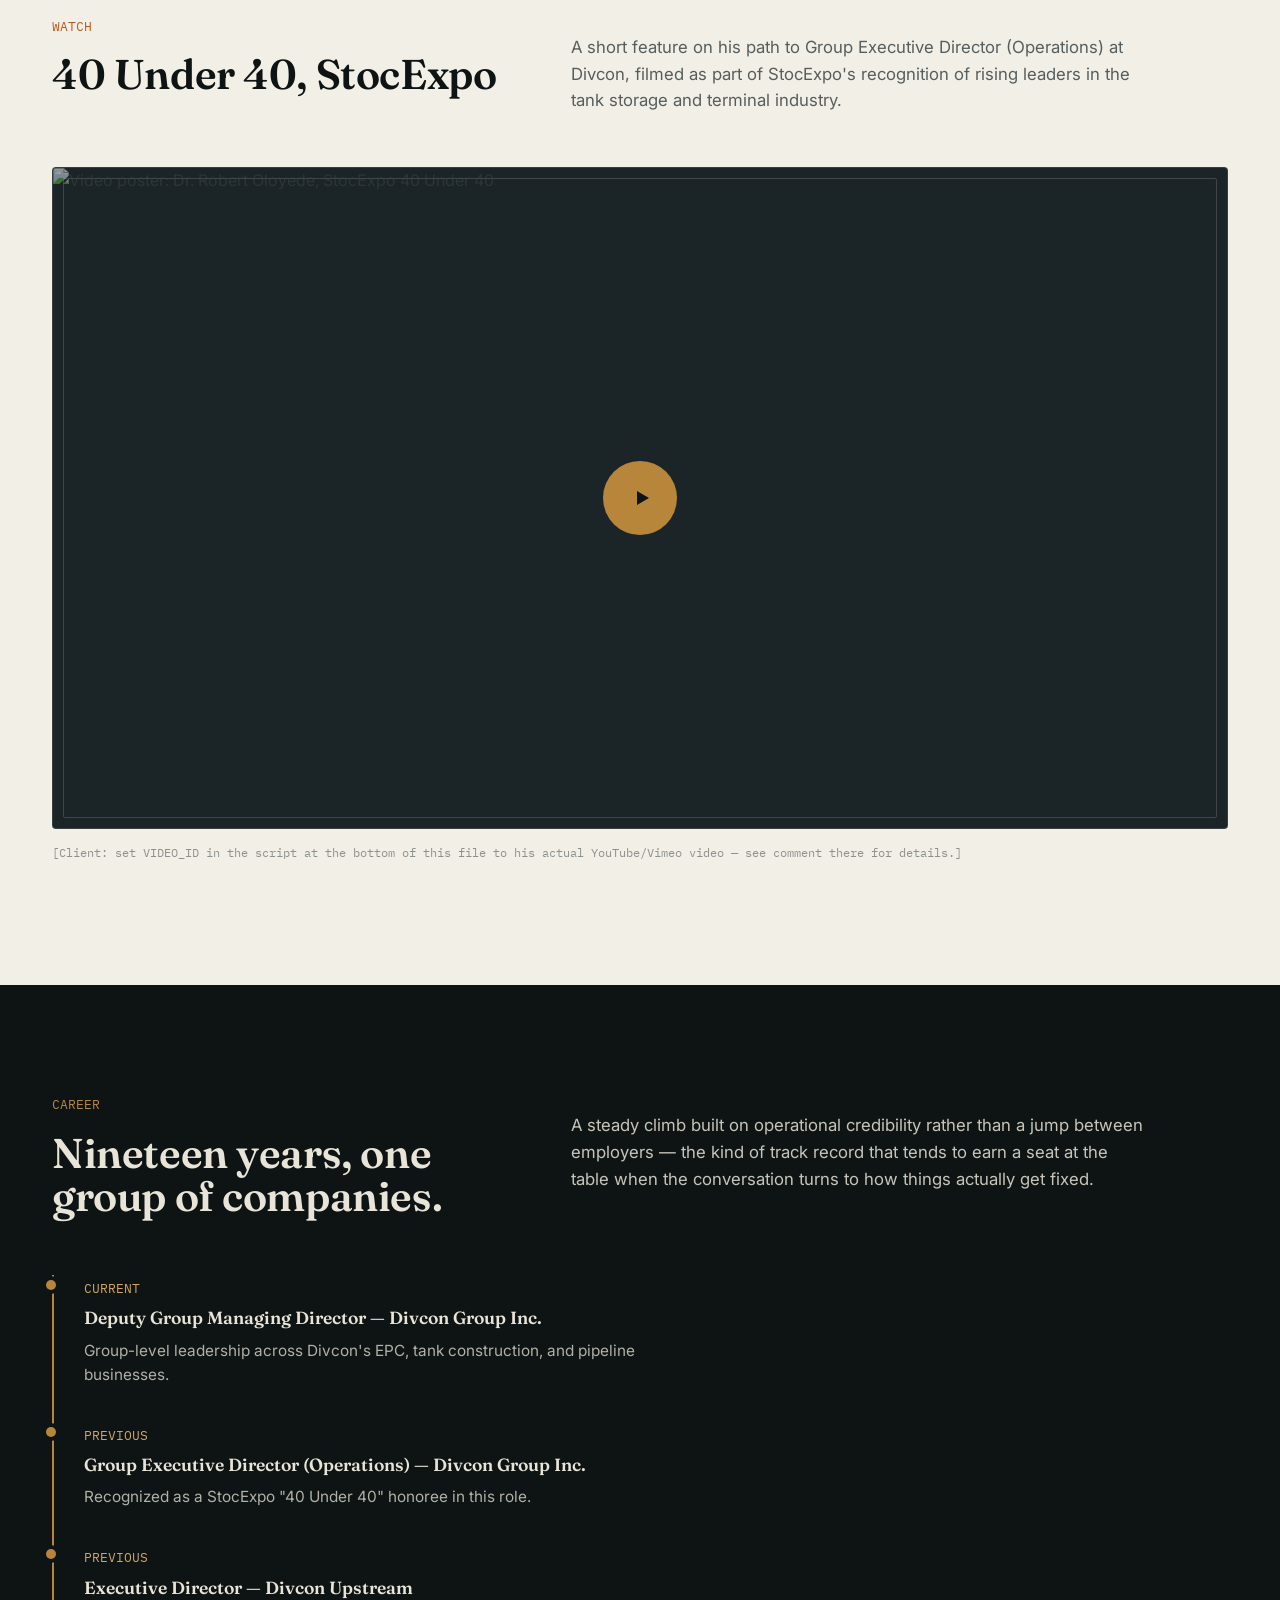
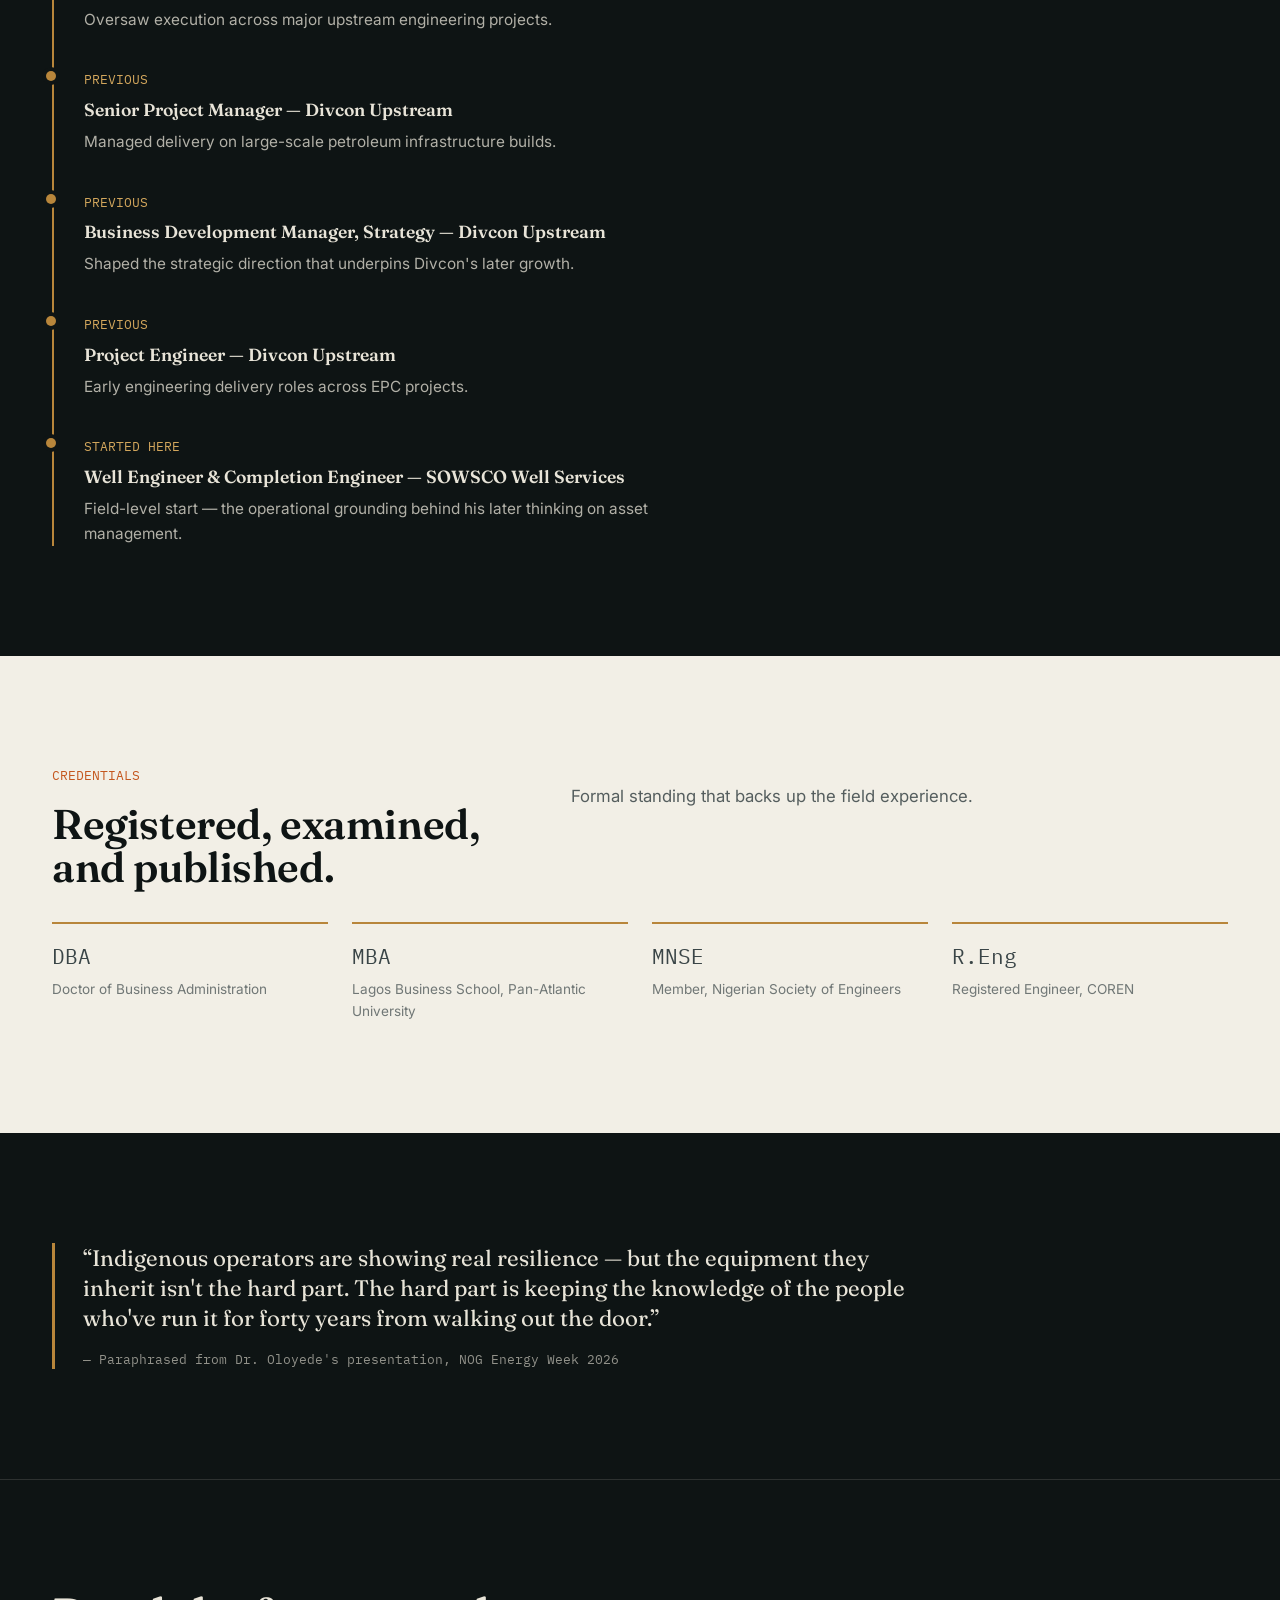
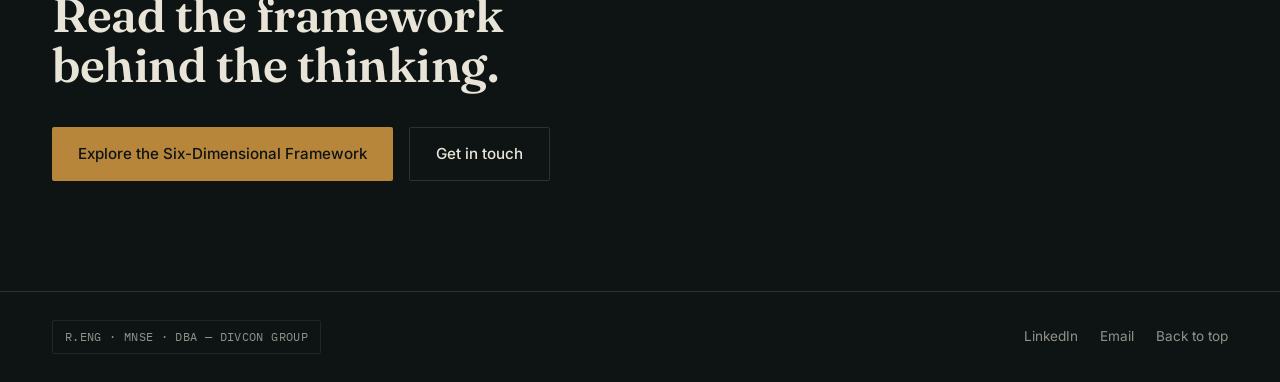
==== commit 052340a2: "edited image name" ====
--- a/about.html
+++ b/about.html
@@ -49,7 +49,7 @@
     <div class="wrap bio-grid">
       <div>
         <div class="portrait-frame">
-        <img src="assets/img/olutayo-oloyede.webp" alt="Portrait of Dr. Robert Oloyede" />
+        <img src="assets/img/Olutayo-Oloyede.webp" alt="Portrait of Dr. Robert Oloyede" />
       </div>
         <p class="portrait-caption">DR. ROBERT OLOYEDE · LAGOS, NIGERIA</p>
       </div>
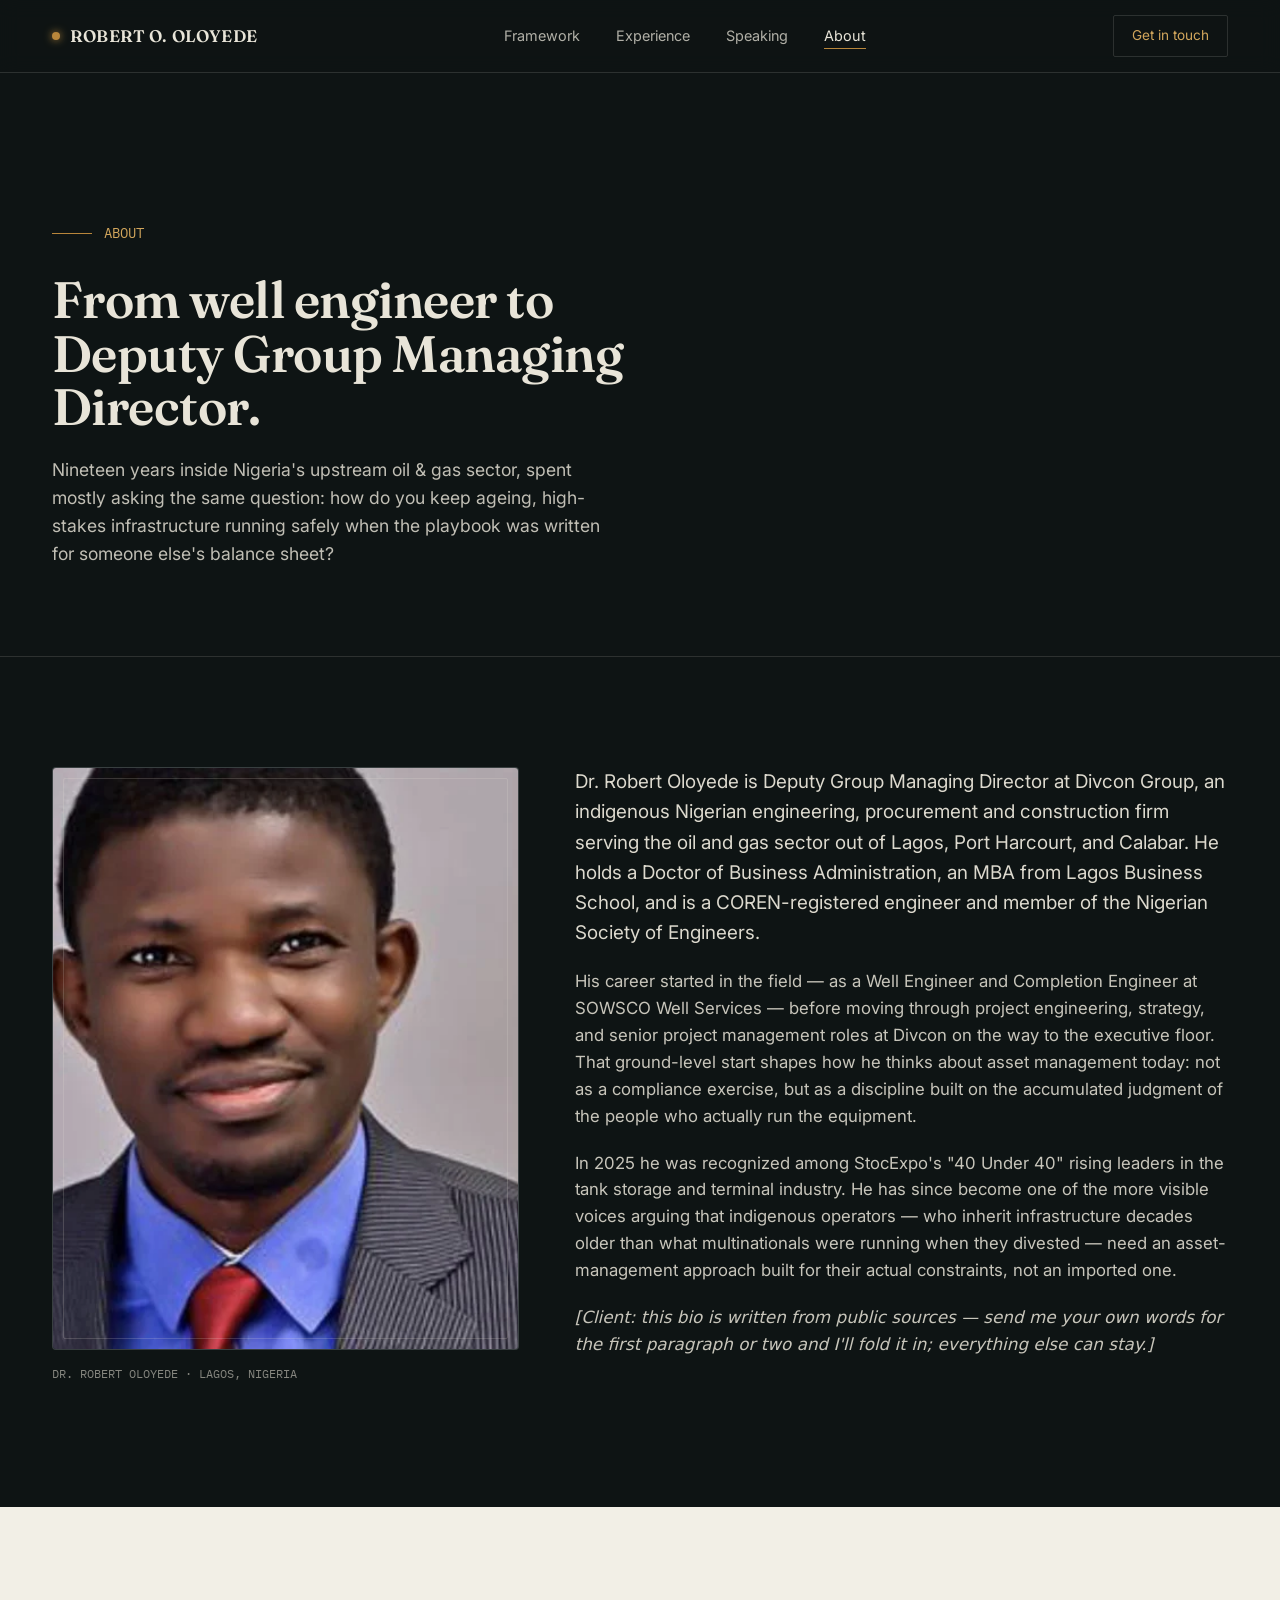
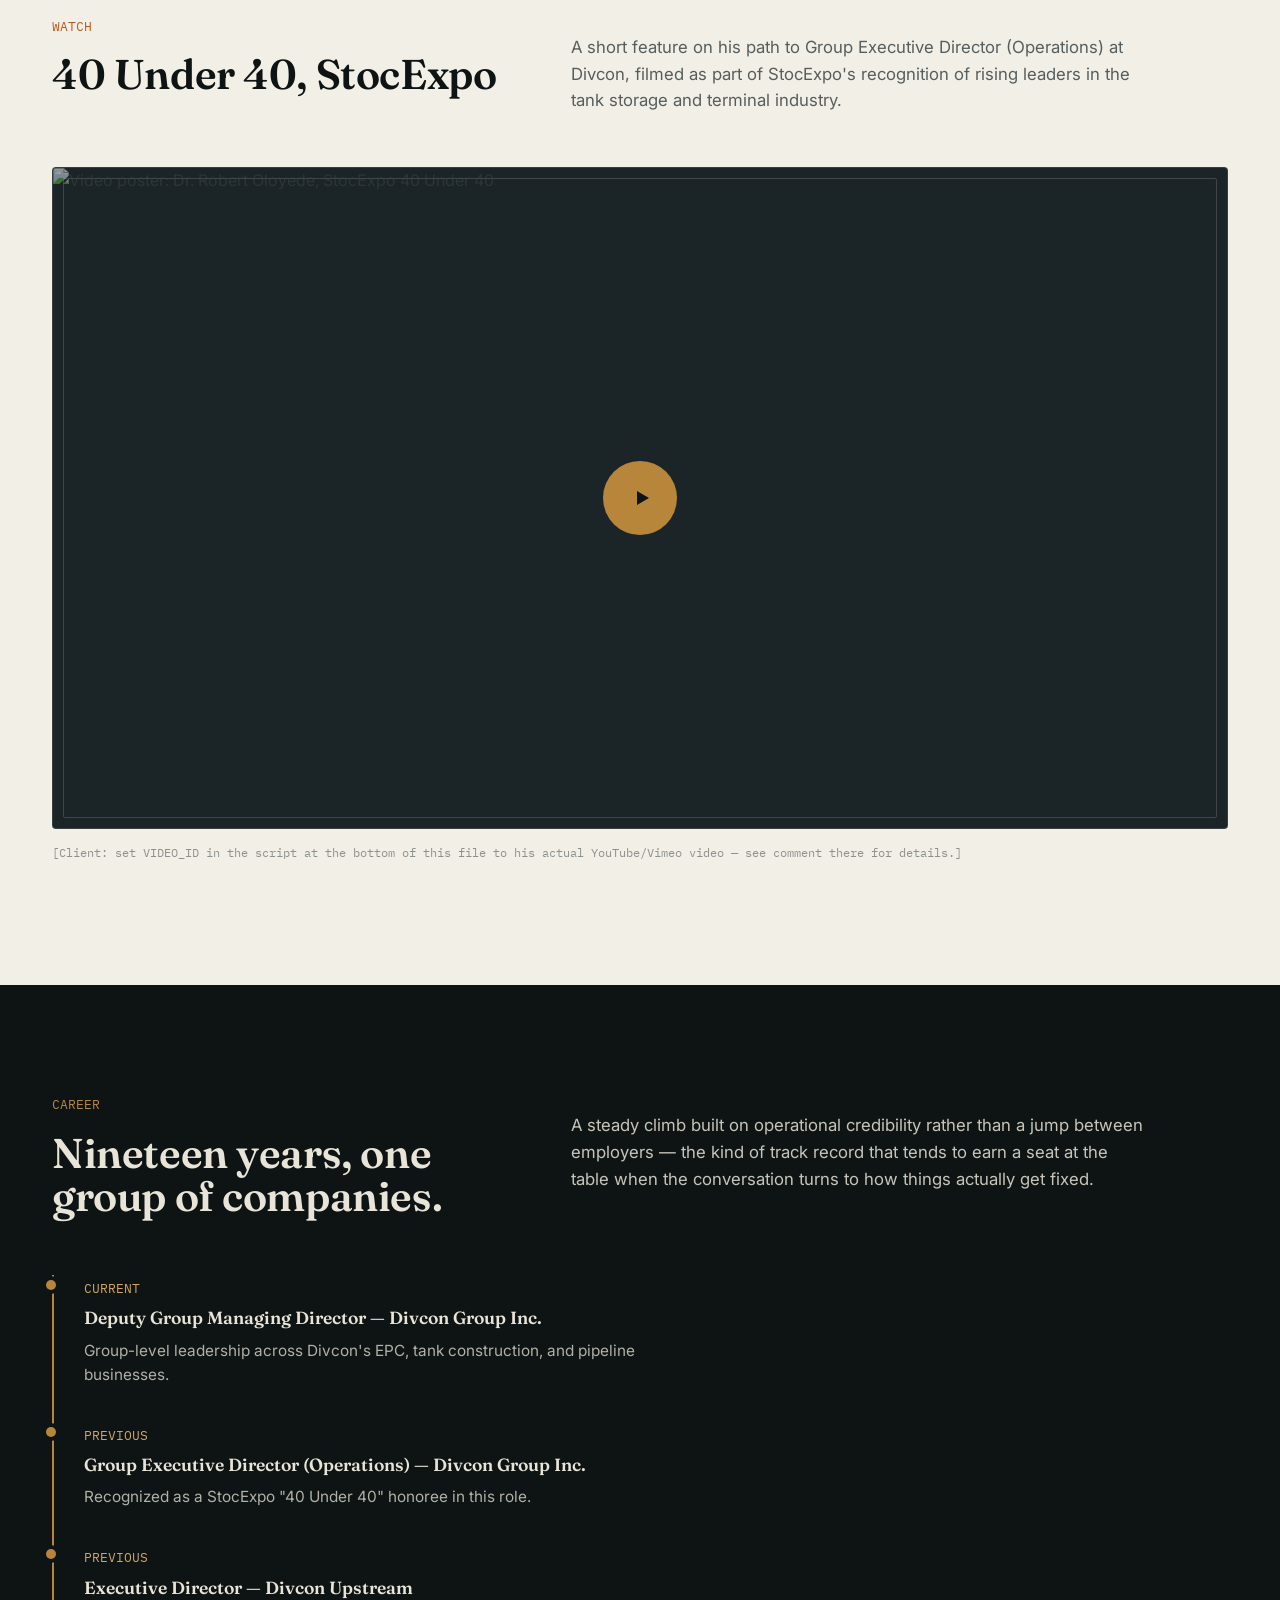
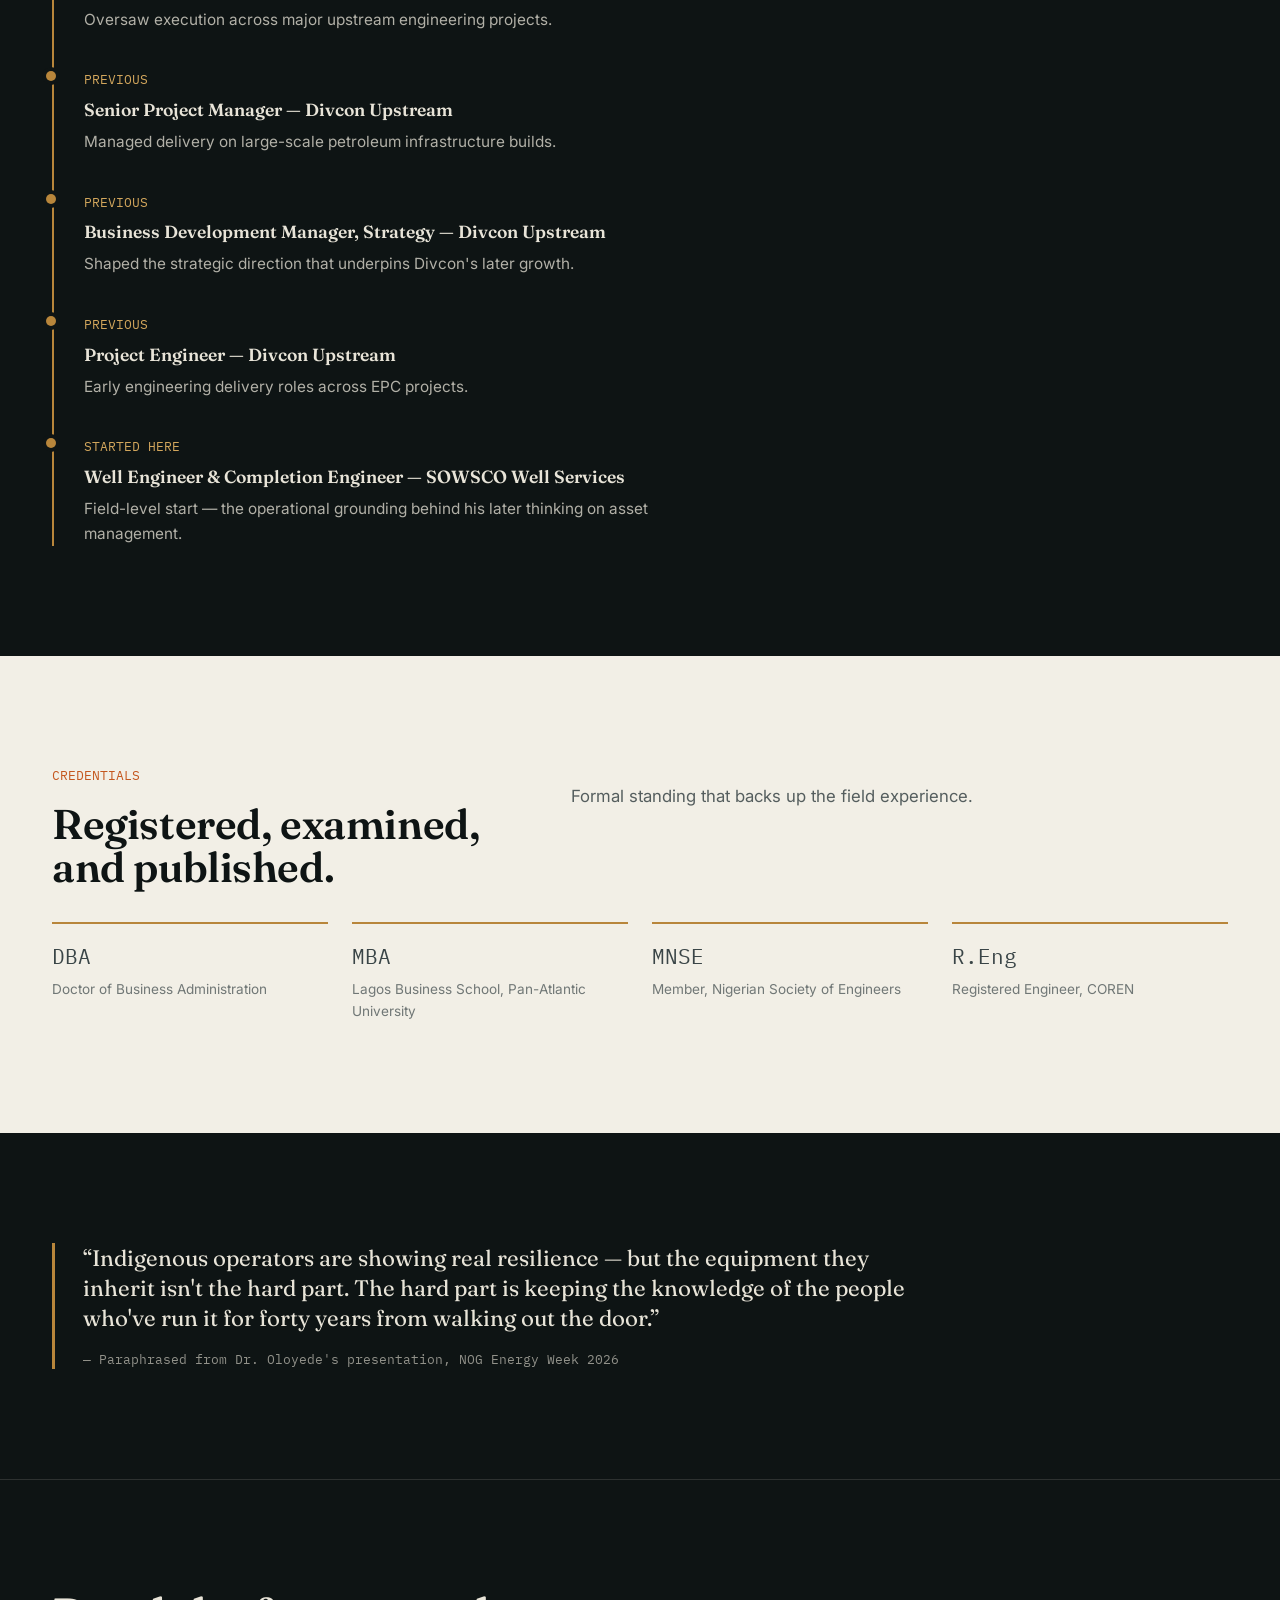
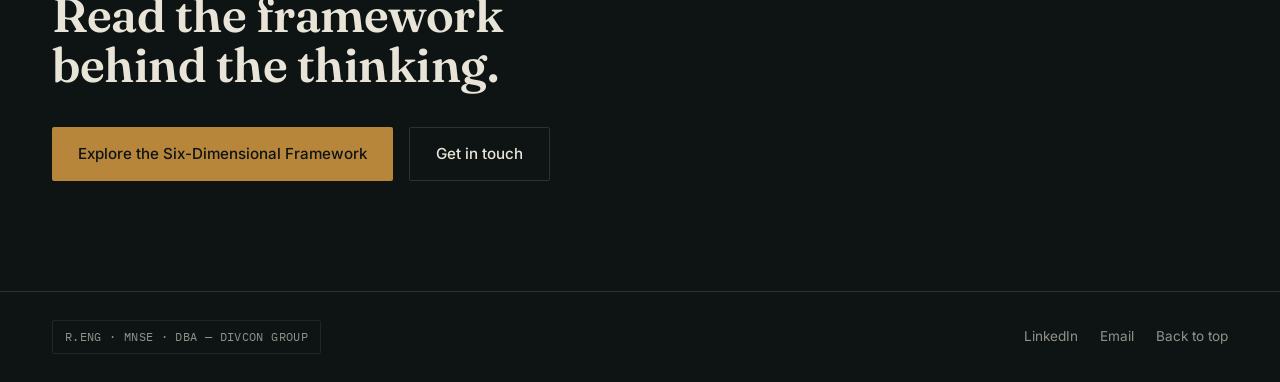
==== commit 61432acb: "favicon added" ====
--- a/about.html
+++ b/about.html
@@ -5,6 +5,13 @@
 <meta name="viewport" content="width=device-width, initial-scale=1.0" />
 <title>About — Dr. Robert Oloyede</title>
 <meta name="description" content="Dr. Robert Oloyede, DBA — from well engineer to Deputy Group Managing Director at Divcon Group. His background, credentials, and career in physical asset management." />
+
+<!-- Favicon -->
+<link rel="icon" type="image/x-icon" href="assets/favicon/favicon.ico">
+<link rel="icon" type="image/png" sizes="16x16" href="assets/favicon/favicon-16x16.png">
+<link rel="icon" type="image/png" sizes="32x32" href="assets/favicon/favicon-32x32.png">
+<link rel="apple-touch-icon" sizes="180x180" href="assets/favicon/apple-touch-icon.png">
+<link rel="manifest" href="assets/favicon/site.webmanifest">
 
 <!-- Canonical + Open Graph / Twitter — update BASE_URL sitewide by find-replacing "https://robertoloyede.com" -->
 <link rel="canonical" href="https://robertoloyede.com/about.html" />
--- a/assets/css/style.css
+++ b/assets/css/style.css
@@ -172,7 +172,7 @@
   pointer-events:none; border-radius:2px;
 }
 .video-panel img{ width:100%; height:100%; object-fit:cover; opacity:0.55; }
-.video-panel iframe{ width:100%; height:100%; border:0; position:relative; z-index:1; }
+.video-panel iframe{ position:absolute; inset:0; width:100%; height:100%; border:0; z-index:1; }
 .play-btn{
   position:absolute; top:50%; left:50%; transform:translate(-50%,-50%);
   width:74px; height:74px; border-radius:50%; background:var(--brass);
